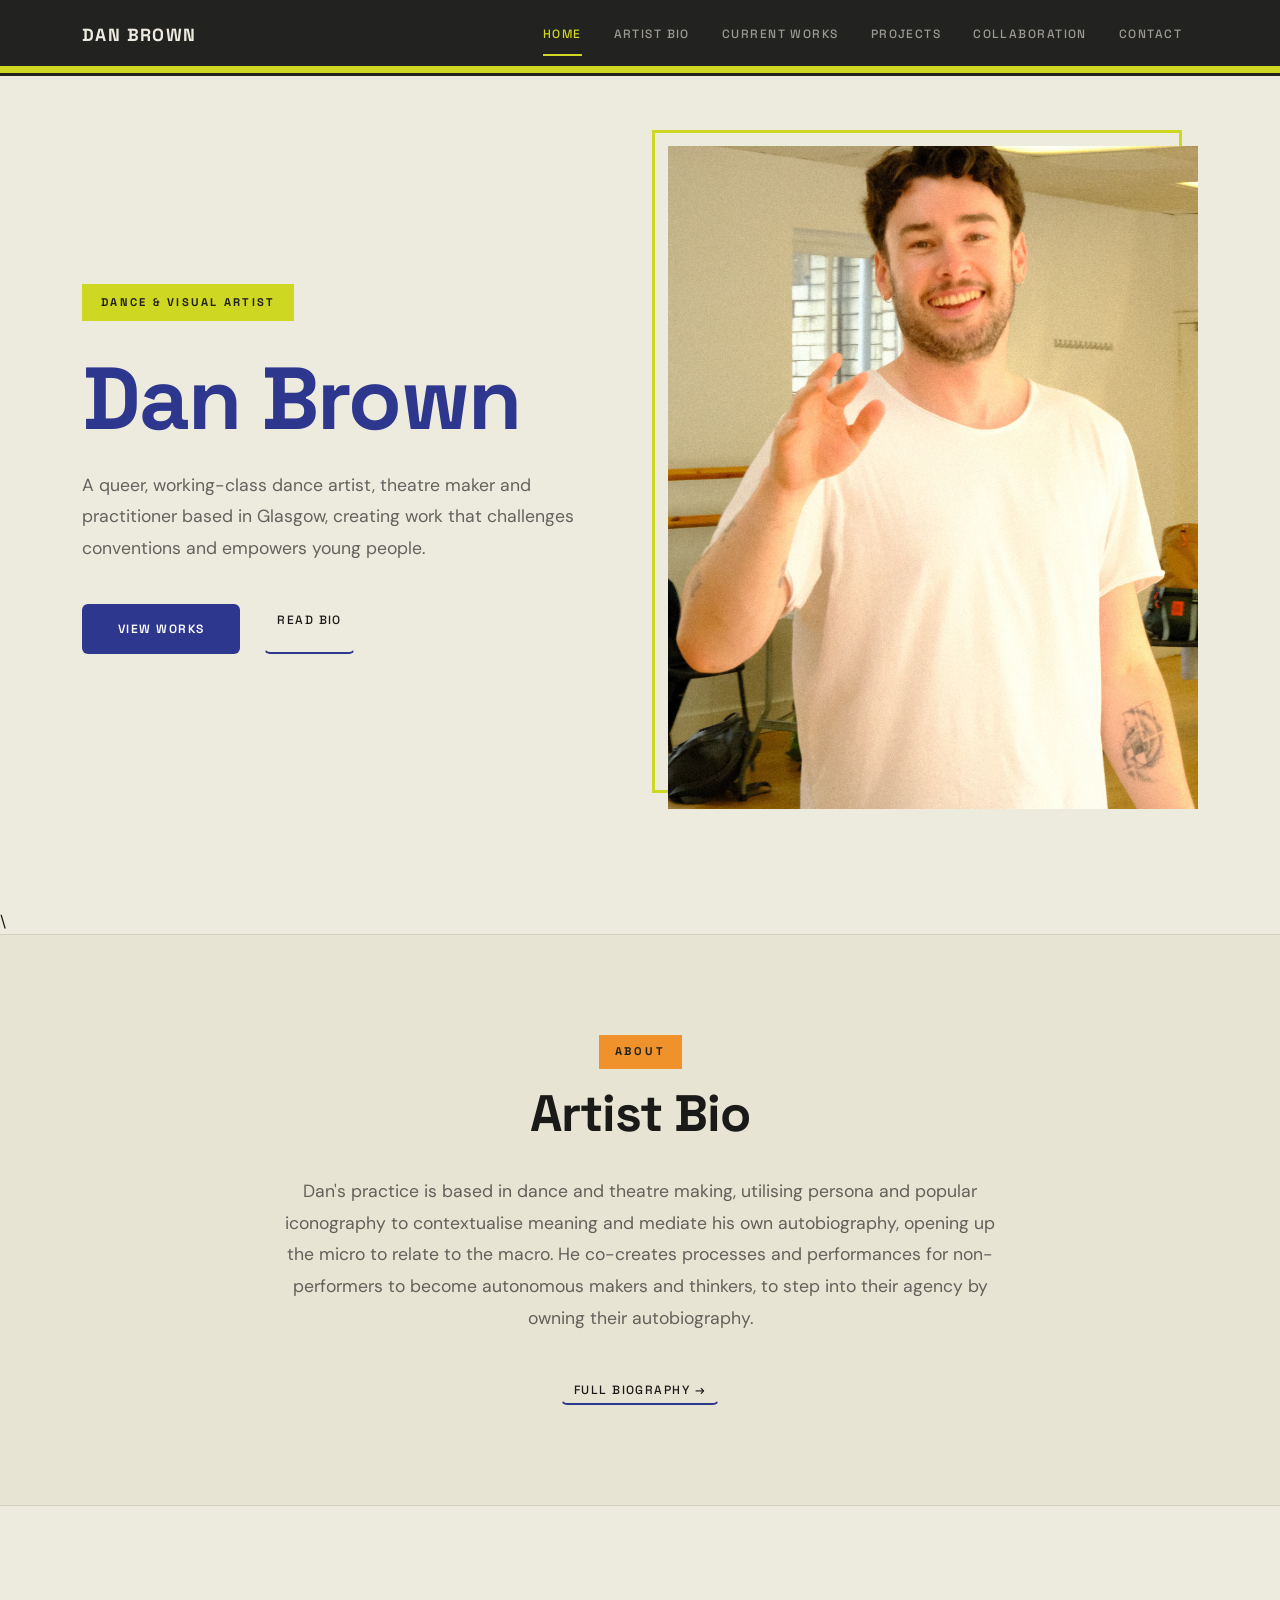
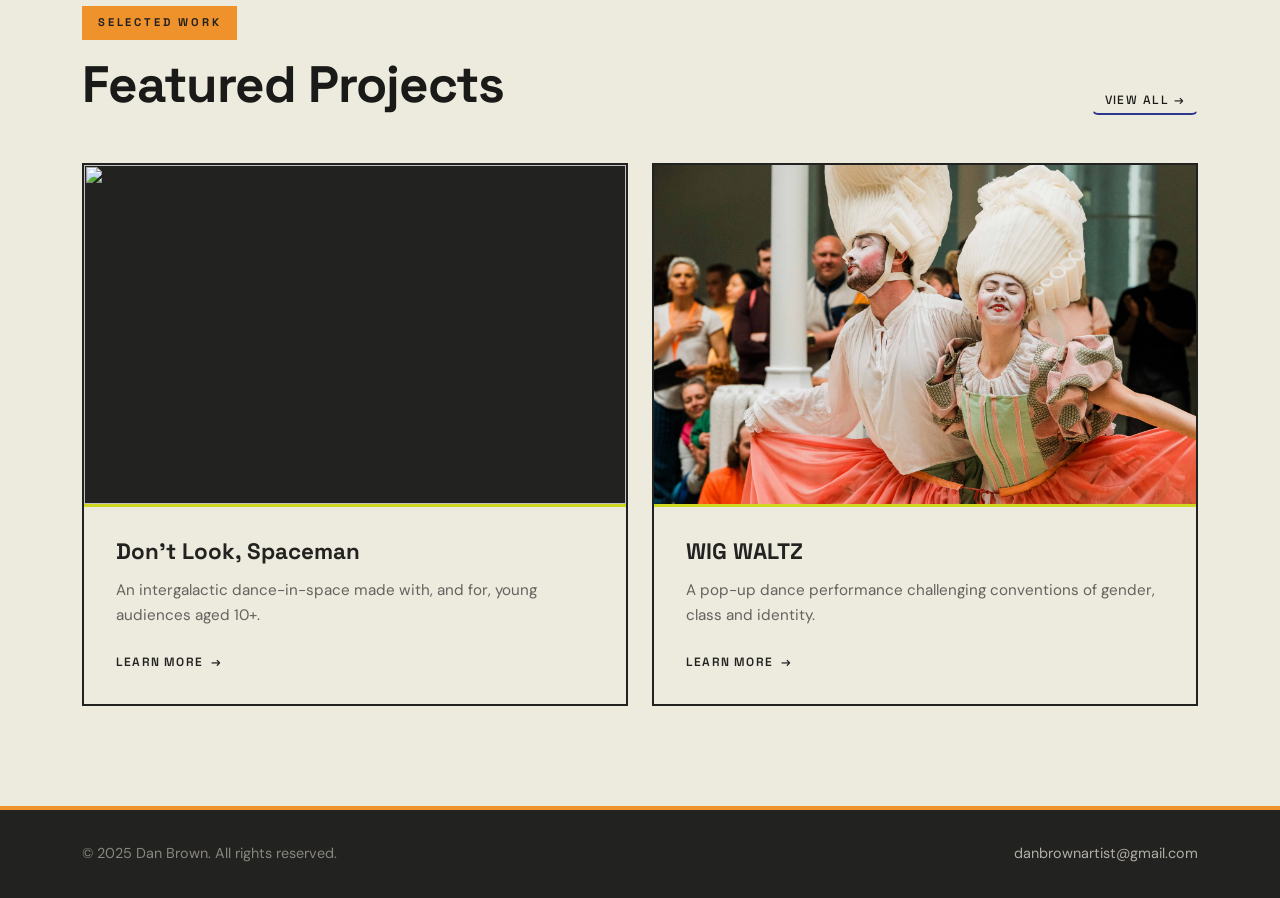
==== index.html @ 912793ef "Worked on requested changes" ====
<!DOCTYPE html>
<html lang="en">
<head>
  <meta charset="UTF-8">
  <meta name="viewport" content="width=device-width, initial-scale=1.0">
  <title>Dan Brown — Dance & Visual Artist</title>
  <link href="https://cdn.jsdelivr.net/npm/bootstrap@5.3.2/dist/css/bootstrap.min.css" rel="stylesheet">
  <link href="https://fonts.googleapis.com/css2?family=Space+Grotesk:wght@400;500;600;700&family=DM+Sans:wght@300;400;500&display=swap" rel="stylesheet">
  <link rel="stylesheet" href="index.css">
</head>
<body>
  
  <!-- Navigation -->
  <nav class="navbar navbar-expand-lg navbar-dark fixed-top">
    <div class="container">
      <a class="navbar-brand" href="index.html">Dan Brown</a>
      <button class="navbar-toggler" type="button" data-bs-toggle="collapse" data-bs-target="#navbarNav">
        <span class="navbar-toggler-icon"></span>
      </button>
      <div class="collapse navbar-collapse" id="navbarNav">
        <ul class="navbar-nav ms-auto">
          <li class="nav-item"><a class="nav-link active" href="index.html">Home</a></li>
          <li class="nav-item"><a class="nav-link" href="artist-bio.html">Artist Bio</a></li>
          <li class="nav-item"><a class="nav-link" href="current-works.html">Current Works</a></li>
          <li class="nav-item"><a class="nav-link" href="projects.html">Projects</a></li>
          <li class="nav-item"><a class="nav-link" href="collaboration.html">Collaboration</a></li>
          <li class="nav-item"><a class="nav-link" href="contact.html">Contact</a></li>
        </ul>
      </div>
    </div>
    <div class="marquee-band"></div>
  </nav>

  <!-- Hero Section -->
  <section class="hero">
    <div class="container">
      <div class="row align-items-center">
        <div class="col-lg-6">
          <span class="hero-tag">Dance & Visual Artist</span>
          <h1 class="hero-title">Dan Brown</h1>
          <p class="hero-desc">A queer, working-class dance artist, theatre maker and practitioner based in Glasgow, creating work that challenges conventions and empowers young people.</p>
          <div class="hero-ctas">
            <a href="current-works.html" class="btn btn-primary">View Works</a>
            <a href="artist-bio.html" class="btn btn-outline">Read Bio</a>
          </div>
        </div>
        <div class="col-lg-6">
          <div class="hero-image-wrap">
            <div class="hero-image">
              <img src="/images/dan-brown.jpg" alt="Artist Photo">
            </div>
          </div>
        </div>
      </div>
    </div>
   
  
  </section>\
 
  <!-- Brief Bio -->
  <section class="brief-bio">
    <div class="container">
      <div class="row">
        <div class="col-lg-8 mx-auto text-center">
          <span class="section-label">About</span>
          <h2 class="section-title">Artist Bio</h2>
          <p class="lead">Dan's practice is based in dance and theatre making,
             utilising persona and popular iconography to contextualise meaning and mediate his own autobiography,
              opening up the micro to relate to the macro. 
            He co-creates processes and performances for non-performers to become autonomous makers and thinkers,
             to step into their agency by owning their autobiography.
          </p>
          <a href="artist-bio.html" class="btn btn-outline mt-4">Full Biography →</a>
        </div>
      </div>
    </div>
  </section>

  <!-- Featured Works -->
  <section class="featured-works">
    <div class="container">
      <div class="d-flex justify-content-between align-items-end mb-5">
        <div>
          <span class="section-label">Selected Work</span>
          <h2 class="section-title mb-0">Featured Projects</h2>
        </div>
        <a href="current-works.html" class="btn btn-outline d-none d-md-inline-block">View All →</a>
      </div>
      
      <div class="row g-4">
        <div class="col-md-6">
          <div class="work-card">
            <div class="work-image">
              <img src="images/spaceman1.JPG" alt="">
              <div class="work-image-overlay"></div>
            </div>
            <div class="work-info">
              <h3>Don't Look, Spaceman</h3>
              <p>An intergalactic dance-in-space made with, and for, young audiences aged 10+.</p>
              <a href="current-works.html#spaceman" class="work-link">Learn More</a>
            </div>
          </div>
        </div>
        <div class="col-md-6">
          <div class="work-card">
            <div class="work-image">
              <img src="images/wig1.JPG" alt="">
              <div class="work-image-overlay"></div>
            </div>
            <div class="work-info">
              <h3>WIG WALTZ</h3>
              <p>A pop-up dance performance challenging conventions of gender, class and identity.</p>
              <a href="current-works.html#wigwaltz" class="work-link">Learn More</a>
            </div>
          </div>
        </div>
      </div>
    </div>
  </section>

  <!-- Footer -->
  <footer>
    <div class="container">
      <div class="row">
        <div class="col-md-6">
          <p class="mb-0">&copy; 2025 Dan Brown. All rights reserved.</p>
        </div>
        <div class="col-md-6 text-md-end">
          <a href="mailto:danbrownartist@gmail.com">danbrownartist@gmail.com</a>
        </div>
      </div>
    </div>
  </footer>

  <script src="https://cdn.jsdelivr.net/npm/bootstrap@5.3.2/dist/js/bootstrap.bundle.min.js"></script>
</body>
</html>
---- index.css ----
:root {
  --navy: #2E378E;
  --sky: #A2CEEA;
  --orange: #F0922C;
  --lime: #CED721;
  --off-white: #EDEADE;
  --charcoal: #222220;
  --text: #1A1A18;
  --text-light: rgba(26,26,24,0.65);
  --border: rgba(26,26,24,0.1);
}

* {
  margin: 0;
  padding: 0;
  box-sizing: border-box;
}

body {
  font-family: 'DM Sans', sans-serif;
  color: var(--text);
  background: var(--off-white);
  line-height: 1.6;
}

/* NAVIGATION */
.navbar {
  background: var(--charcoal);
  padding: 1rem 0 0;
  flex-wrap: wrap;
}

.navbar > .container {
  padding-bottom: 0.75rem;
}

.navbar-brand {
  font-family: 'Space Grotesk', sans-serif;
  font-size: 1.1rem;
  font-weight: 700;
  letter-spacing: 0.08em;
  text-transform: uppercase;
  color: var(--off-white) !important;
}

.nav-link {
  font-family: 'Space Grotesk', sans-serif;
  font-size: 0.75rem;
  font-weight: 500;
  letter-spacing: 0.12em;
  text-transform: uppercase;
  color: rgba(237,234,222,0.6) !important;
  padding: 0.5rem 1rem !important;
  transition: color 0.2s;
  position: relative;
}

.nav-link::after {
  content: '';
  position: absolute;
  bottom: -3px;
  left: 1rem;
  right: 1rem;
  height: 2px;
  background: var(--lime);
  transform: scaleX(0);
  transition: transform 0.3s ease;
}

.nav-link:hover::after,
.nav-link.active::after {
  transform: scaleX(1);
}

.nav-link:hover,
.nav-link.active {
  color: var(--lime) !important;
}

.navbar-toggler {
  border: none;
}

.navbar-toggler:focus {
  box-shadow: none;
  outline: none;
}

/* MARQUEE TICKER */
.marquee-band {
  background: var(--lime);
  height: 10px;
  border-bottom: 3px solid var(--charcoal);
  width: 100%;
  flex: 0 0 100%;
}

.marquee-track {
  display: flex;
  gap: 0;
  white-space: nowrap;
  animation: marquee 20s linear infinite;
  width: max-content;
}

.marquee-track span {
  font-family: 'Space Grotesk', sans-serif;
  font-size: 0.7rem;
  font-weight: 700;
  letter-spacing: 0.2em;
  text-transform: uppercase;
  color: var(--charcoal);
  padding: 0 2.5rem;
}

@keyframes marquee {
  from { transform: translateX(0); }
  to   { transform: translateX(-50%); }
}

/* HERO */
.hero {
  padding: 130px 0 100px;
  background: var(--off-white);
}

.hero-tag {
  display: inline-block;
  font-family: 'Space Grotesk', sans-serif;
  font-size: 0.7rem;
  font-weight: 700;
  letter-spacing: 0.2em;
  text-transform: uppercase;
  color: var(--charcoal);
  background: var(--lime);
  padding: 0.6rem 1.2rem;
  margin-bottom: 2rem;
}

.hero-tag::before {
  display: none;
}

.hero-title {
  font-family: 'Space Grotesk', sans-serif;
  font-size: clamp(3rem, 8vw, 5.5rem);
  font-weight: 700;
  line-height: 1.05;
  letter-spacing: -0.02em;
  margin-bottom: 1.5rem;
  color: var(--navy);
}

.hero-desc {
  font-size: 1.1rem;
  font-weight: 400;
  color: var(--text-light);
  max-width: 520px;
  margin-bottom: 2.5rem;
  line-height: 1.8;
}

.hero-ctas {
  display: flex;
  gap: 1.5rem;
  flex-wrap: wrap;
}

.btn-primary {
  font-family: 'Space Grotesk', sans-serif;
  font-size: 0.75rem;
  font-weight: 600;
  letter-spacing: 0.12em;
  text-transform: uppercase;
  background: var(--navy);
  border: none;
  color: #fff;
  padding: 16px 36px;
  transition: all 0.3s ease;
  position: relative;
  overflow: hidden;
}

.btn-primary::before {
  content: '';
  position: absolute;
  top: 0;
  left: -100%;
  width: 100%;
  height: 100%;
  background: var(--lime);
  transition: left 0.4s ease;
  z-index: -1;
}

.btn-primary:hover {
  color: var(--charcoal);
}

.btn-primary:hover::before {
  left: 0;
}

.btn-outline {
  font-family: 'Space Grotesk', sans-serif;
  font-size: 0.75rem;
  font-weight: 500;
  letter-spacing: 0.12em;
  text-transform: uppercase;
  color: var(--text);
  text-decoration: none;
  border-bottom: 2px solid var(--navy);
  padding-bottom: 4px;
  transition: all 0.3s ease;
  display: inline-block;
}

.btn-outline:hover {
  color: var(--navy);
  padding-bottom: 6px;
}

.hero-image-wrap {
  position: relative;
  padding: 16px 0 0 16px;
}

.hero-image-wrap::before {
  content: '';
  position: absolute;
  top: 0;
  left: 0;
  width: calc(100% - 16px);
  height: calc(100% - 16px);
  border: 3px solid var(--lime);
  z-index: 0;
}

.hero-image {
  position: relative;
  z-index: 1;
  overflow: hidden;
  aspect-ratio: 4/5;
}

.hero-image img {
  width: 100%;
  height: 100%;
  object-fit: cover;
  object-position: center;
  transition: transform 0.6s ease;
  display: block;
}

.hero-image:hover img {
  transform: scale(1.03);
}

/* SECTIONS */
.brief-bio,
.featured-works {
  padding: 100px 0;
}

.brief-bio {
  background: #E8E4D4;
  border-top: 1px solid var(--border);
  border-bottom: 1px solid var(--border);
}

.section-label {
  font-family: 'Space Grotesk', sans-serif;
  font-size: 0.7rem;
  font-weight: 700;
  letter-spacing: 0.25em;
  text-transform: uppercase;
  color: var(--charcoal);
  display: inline-block;
  margin-bottom: 1rem;
  padding: 0.5rem 1rem;
  background: var(--orange);
}

.section-title {
  font-family: 'Space Grotesk', sans-serif;
  font-size: clamp(2rem, 4vw, 3.5rem);
  font-weight: 700;
  line-height: 1.15;
  letter-spacing: -0.02em;
  margin-bottom: 2rem;
  color: var(--text);
}

.lead {
  font-size: 1.1rem;
  font-weight: 400;
  color: var(--text-light);
  line-height: 1.8;
}

/* WORK CARDS */
.work-card {
  background: var(--off-white);
  overflow: hidden;
  transition: transform 0.3s ease, box-shadow 0.3s ease;
  height: 100%;
  display: flex;
  flex-direction: column;
  border: 2px solid var(--charcoal);
}

.work-card:hover {
  transform: translateY(-8px);
  box-shadow: 8px 8px 0 var(--lime);
}

.work-image {
  width: 100%;
  aspect-ratio: 16/10;
  background: var(--charcoal);
  overflow: hidden;
  position: relative;
}

.work-image img {
  width: 100%;
  height: 100%;
  object-fit: cover;
  object-position: center;
  transition: transform 0.5s ease;
}

.work-card:hover .work-image img {
  transform: scale(1.06);
}

.work-image-overlay {
  position: absolute;
  inset: 0;
  background: var(--orange);
  mix-blend-mode: multiply;
  opacity: 0;
  transition: opacity 0.4s ease;
}

.work-card:hover .work-image-overlay {
  opacity: 0.35;
}

.work-info {
  padding: 2rem;
  flex-grow: 1;
  display: flex;
  flex-direction: column;
  border-top: 3px solid var(--lime);
}

.work-info h3 {
  font-family: 'Space Grotesk', sans-serif;
  font-size: 1.4rem;
  font-weight: 700;
  margin-bottom: 0.75rem;
  color: var(--charcoal);
}

.work-info p {
  font-size: 0.95rem;
  color: var(--text-light);
  margin-bottom: 1.5rem;
  flex-grow: 1;
  line-height: 1.7;
}

.work-link {
  font-family: 'Space Grotesk', sans-serif;
  font-size: 0.75rem;
  font-weight: 600;
  letter-spacing: 0.1em;
  text-transform: uppercase;
  color: var(--charcoal);
  text-decoration: none;
  transition: color 0.2s;
  display: inline-flex;
  align-items: center;
  gap: 0.5rem;
}

.work-link::after {
  content: '→';
  transition: transform 0.2s;
}

.work-link:hover {
  color: var(--navy);
}

.work-link:hover::after {
  transform: translateX(4px);
}

/* FOOTER */
footer {
  background: var(--charcoal);
  color: rgba(237,234,222,0.5);
  padding: 2rem 0;
  font-size: 0.9rem;
  border-top: 4px solid var(--orange);
}

footer a {
  color: rgba(237,234,222,0.7);
  text-decoration: none;
  transition: color 0.2s;
}

footer a:hover {
  color: var(--lime);
}

/* RESPONSIVE */
@media (max-width: 991px) {
  .hero {
    padding: 108px 0 60px;
  }
  
  .hero-image-wrap {
    margin-top: 3rem;
  }
  
  .brief-bio,
  .featured-works {
    padding: 60px 0;
  }
}

@media (max-width: 767px) {
  .hero-ctas {
    flex-direction: column;
    align-items: flex-start;
  }
  
  .btn-primary,
  .btn-outline {
    width: 100%;
    text-align: center;
  }
}
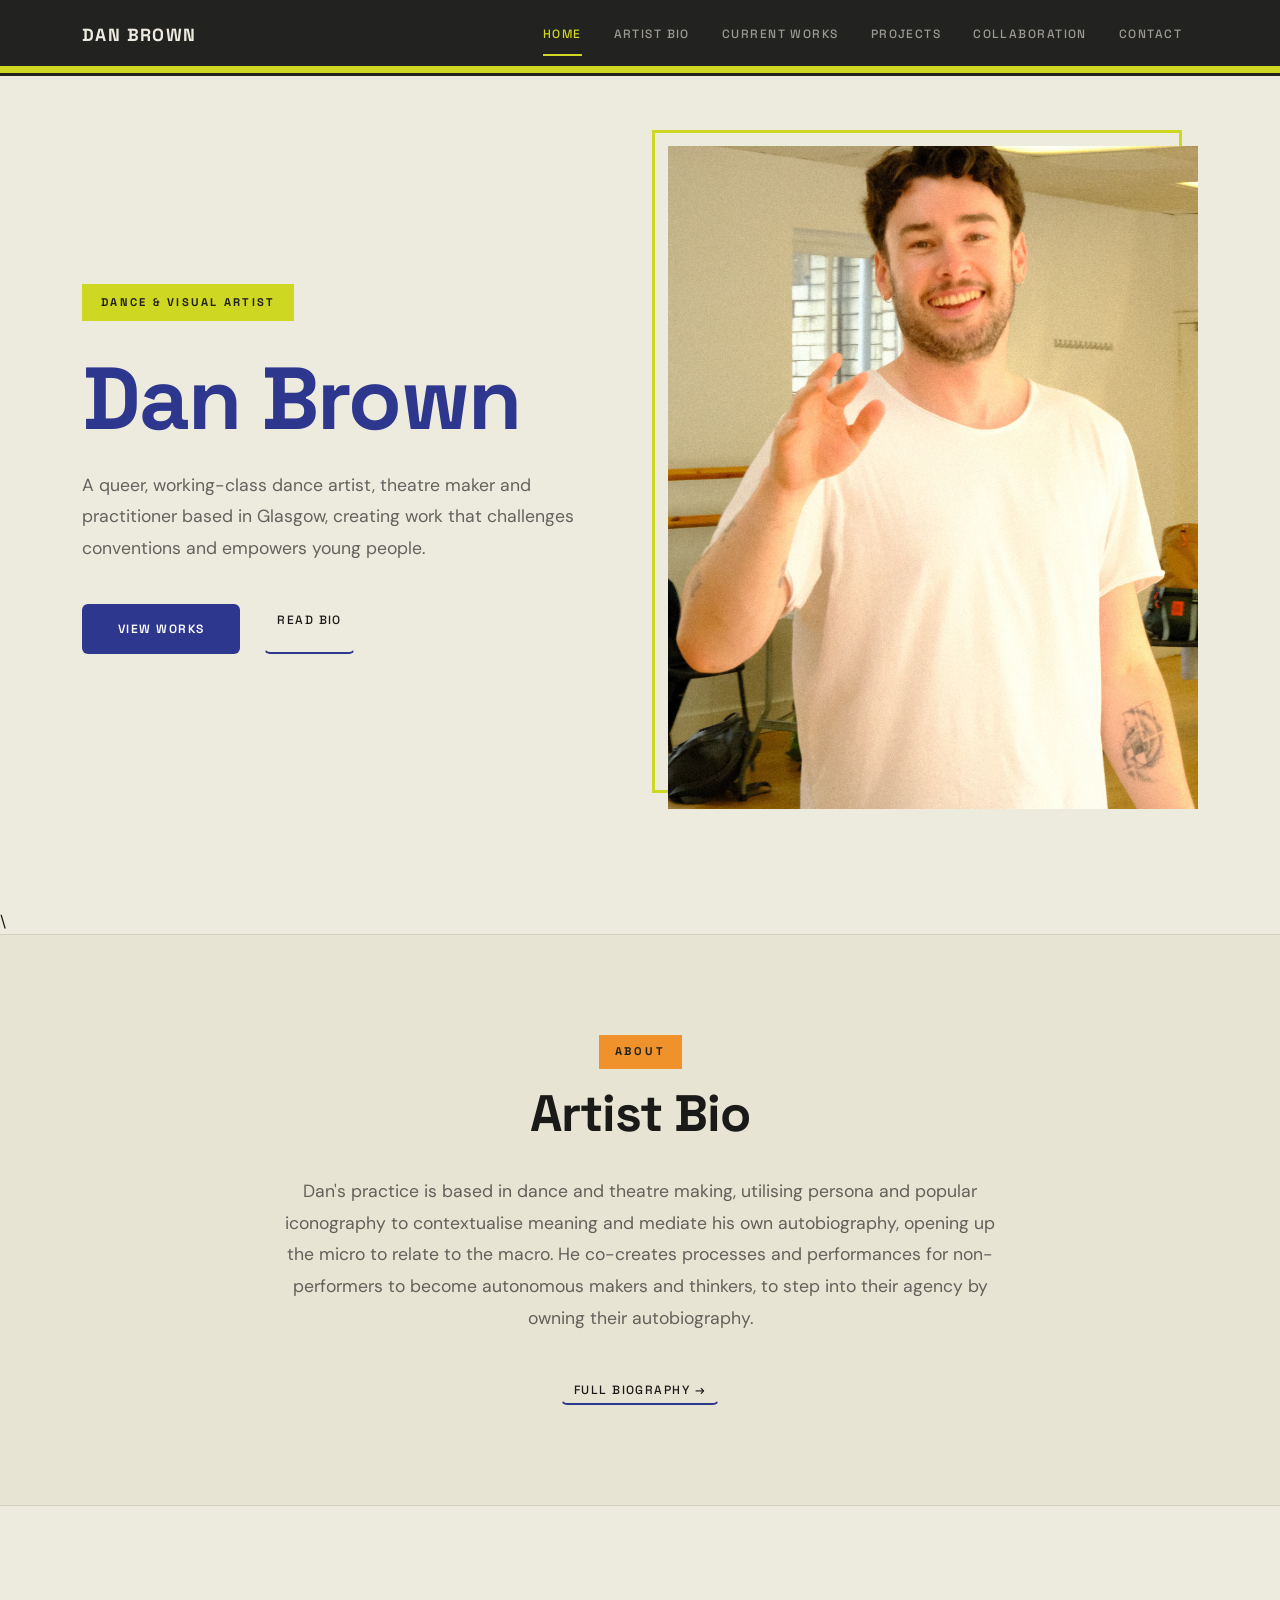
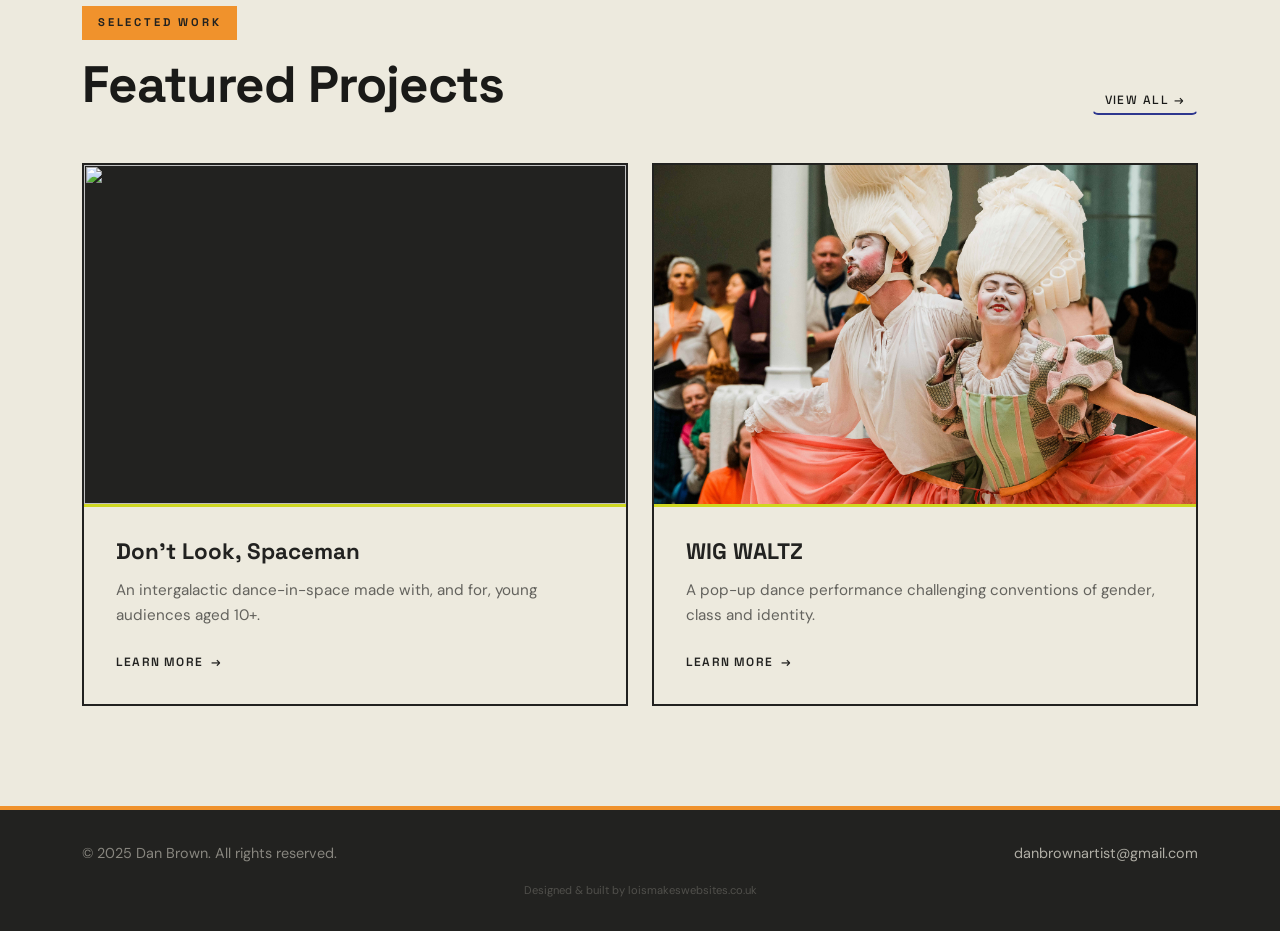
==== commit b4b49015: "added loismakeswebsites" ====
--- a/index.html
+++ b/index.html
@@ -3,8 +3,37 @@
 <head>
   <meta charset="UTF-8">
   <meta name="viewport" content="width=device-width, initial-scale=1.0">
-  <title>Dan Brown — Dance & Visual Artist</title>
+  <title>Dan Brown — Dance & Visual Artist | Scotland</title>
+  <meta name="description" content="Dan Brown is a Scottish dance and visual artist creating bold, humorous and politically engaged work for young audiences and adults. Based in Scotland.">
+  <meta name="keywords" content="Dan Brown, dance artist, visual artist, Scotland, choreographer, young audiences, theatre, performance art">
+  <meta name="author" content="Dan Brown">
+  <meta property="og:title" content="Dan Brown — Dance & Visual Artist">
+  <meta property="og:description" content="Scottish dance and visual artist creating bold, humorous and politically engaged work for young audiences and adults.">
+  <meta property="og:type" content="website">
+  <meta property="og:image" content="images/spaceman1.JPG">
+  <meta name="twitter:card" content="summary_large_image">
+  <meta name="twitter:title" content="Dan Brown — Dance & Visual Artist">
+  <meta name="twitter:description" content="Scottish dance and visual artist creating bold, humorous and politically engaged work for young audiences and adults.">
+  <link rel="canonical" href="index.html">
+  <script type="application/ld+json">
+  {
+    "@context": "https://schema.org",
+    "@type": "Person",
+    "name": "Dan Brown",
+    "jobTitle": "Dance and Visual Artist",
+    "description": "Scottish dance and visual artist creating bold, humorous and politically engaged work for young audiences and adults.",
+    "email": "danbrownartist@gmail.com",
+    "url": "index.html",
+    "address": {
+      "@type": "PostalAddress",
+      "addressCountry": "Scotland"
+    },
+    "sameAs": []
+  }
+  </script>
   <link href="https://cdn.jsdelivr.net/npm/bootstrap@5.3.2/dist/css/bootstrap.min.css" rel="stylesheet">
+  <link rel="preconnect" href="https://fonts.googleapis.com">
+  <link rel="preconnect" href="https://fonts.gstatic.com" crossorigin>
   <link href="https://fonts.googleapis.com/css2?family=Space+Grotesk:wght@400;500;600;700&family=DM+Sans:wght@300;400;500&display=swap" rel="stylesheet">
   <link rel="stylesheet" href="index.css">
 </head>
@@ -47,7 +76,7 @@
         <div class="col-lg-6">
           <div class="hero-image-wrap">
             <div class="hero-image">
-              <img src="/images/dan-brown.jpg" alt="Artist Photo">
+              <img src="/images/dan-brown.jpg" alt="Artist Photo" fetchpriority="high" decoding="async">
             </div>
           </div>
         </div>
@@ -91,7 +120,7 @@
         <div class="col-md-6">
           <div class="work-card">
             <div class="work-image">
-              <img src="images/spaceman1.JPG" alt="">
+              <img src="images/spaceman1.JPG" alt="" loading="lazy" decoding="async">
               <div class="work-image-overlay"></div>
             </div>
             <div class="work-info">
@@ -104,7 +133,7 @@
         <div class="col-md-6">
           <div class="work-card">
             <div class="work-image">
-              <img src="images/wig1.JPG" alt="">
+              <img src="images/wig1.JPG" alt="" loading="lazy" decoding="async">
               <div class="work-image-overlay"></div>
             </div>
             <div class="work-info">
@@ -128,10 +157,13 @@
         <div class="col-md-6 text-md-end">
           <a href="mailto:danbrownartist@gmail.com">danbrownartist@gmail.com</a>
         </div>
+        <div class="col-12 text-center mt-3">
+          <p class="mb-0" style="font-size:0.7rem;opacity:0.45;">Designed &amp; built by <a href="https://loismakeswebsites.co.uk" target="_blank" rel="noopener" style="color:inherit;">loismakeswebsites.co.uk</a></p>
+        </div>
       </div>
     </div>
   </footer>
 
-  <script src="https://cdn.jsdelivr.net/npm/bootstrap@5.3.2/dist/js/bootstrap.bundle.min.js"></script>
+  <script src="https://cdn.jsdelivr.net/npm/bootstrap@5.3.2/dist/js/bootstrap.bundle.min.js" defer></script>
 </body>
 </html>
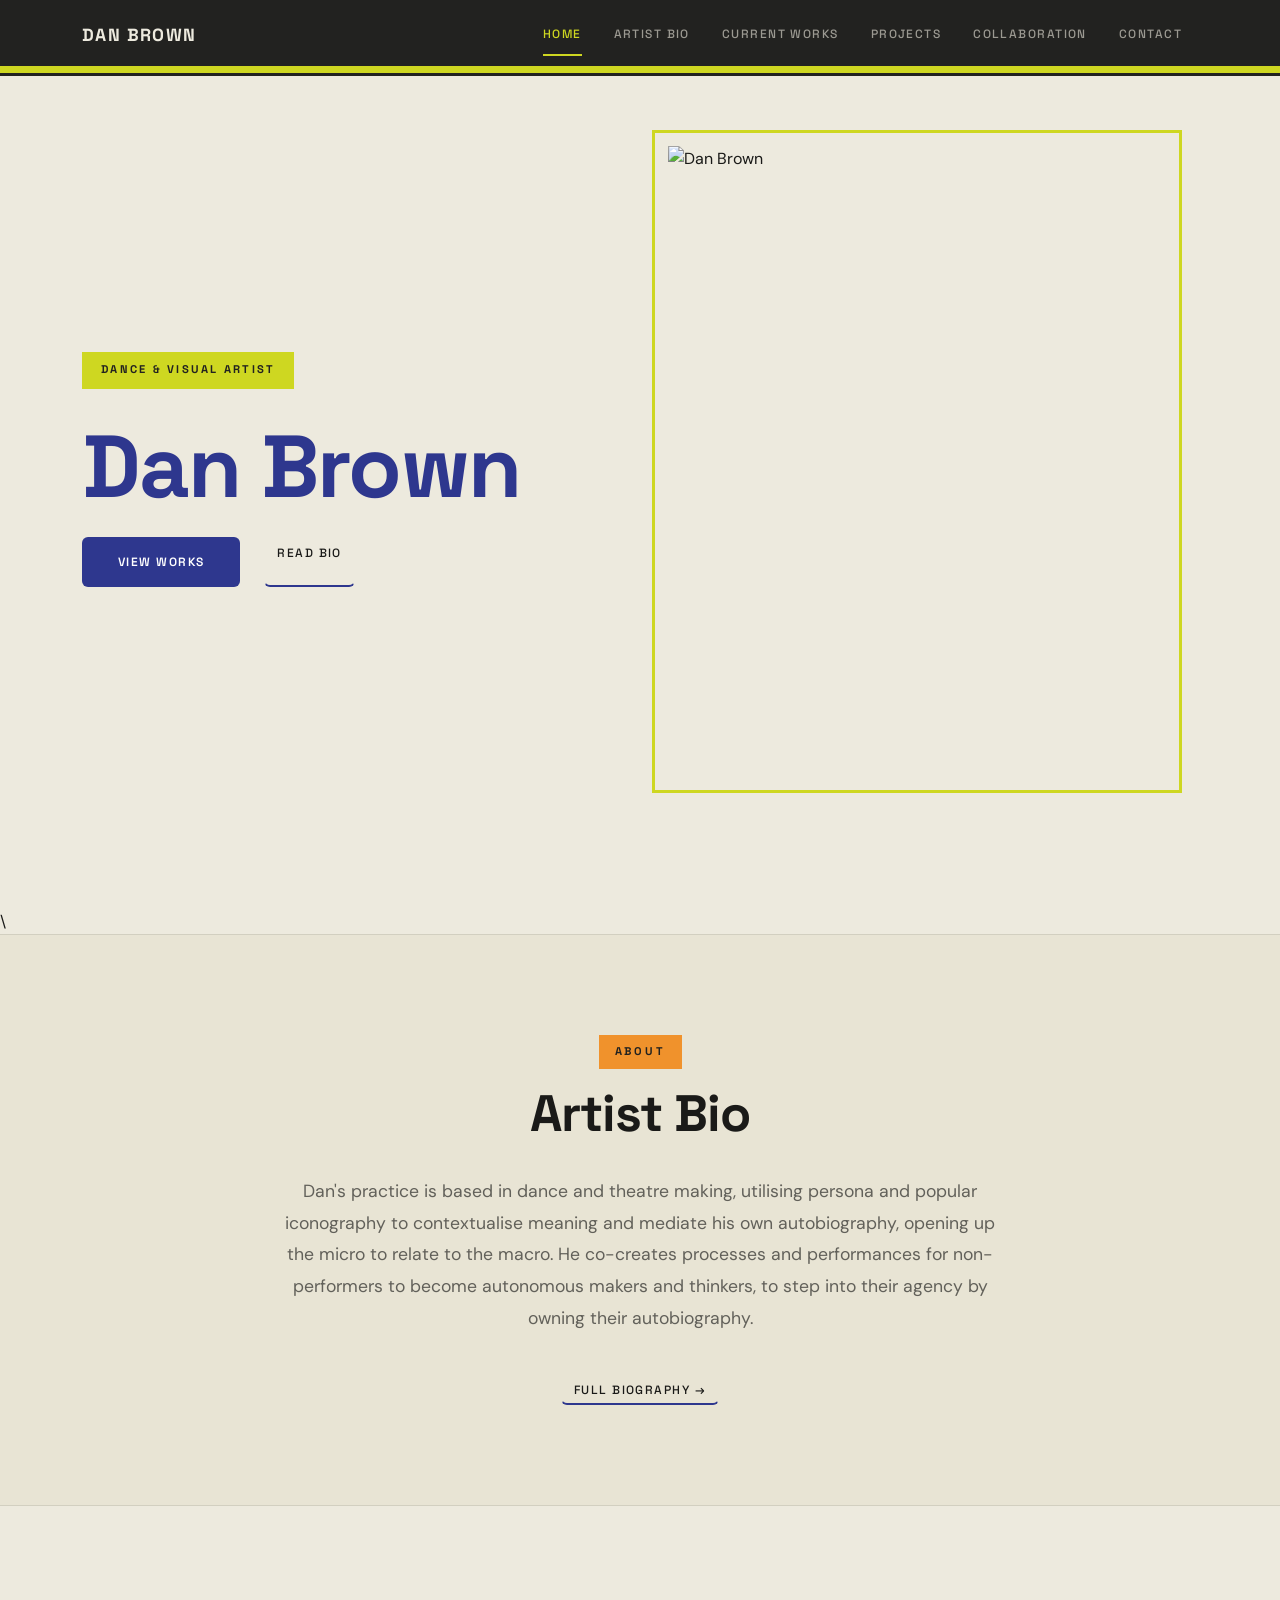
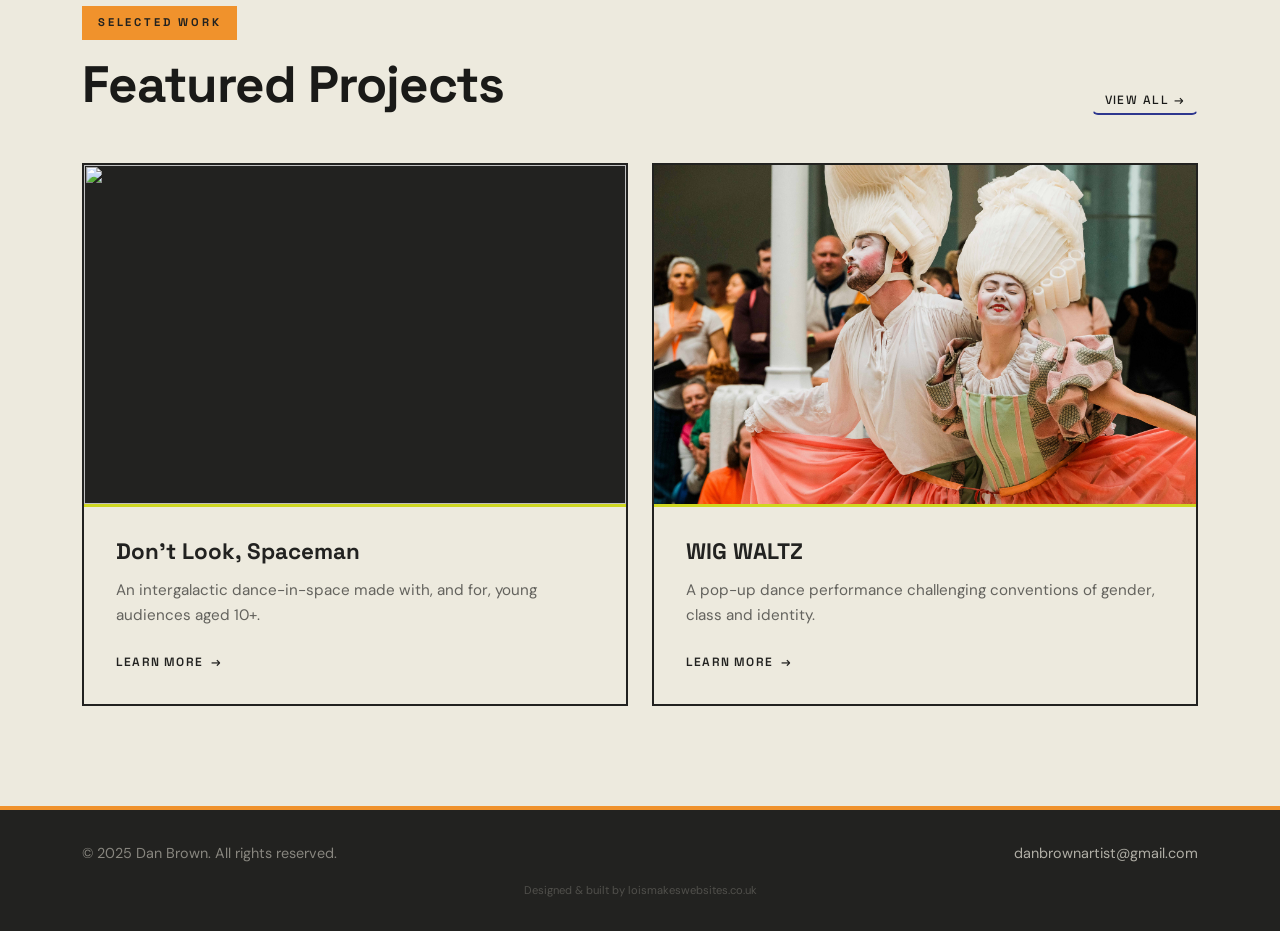
==== commit 0ab436ed: "Update hero image, gallery layout, and content Add a new hero image asset and update index.html to u" ====
--- a/index.html
+++ b/index.html
@@ -67,7 +67,6 @@
         <div class="col-lg-6">
           <span class="hero-tag">Dance & Visual Artist</span>
           <h1 class="hero-title">Dan Brown</h1>
-          <p class="hero-desc">A queer, working-class dance artist, theatre maker and practitioner based in Glasgow, creating work that challenges conventions and empowers young people.</p>
           <div class="hero-ctas">
             <a href="current-works.html" class="btn btn-primary">View Works</a>
             <a href="artist-bio.html" class="btn btn-outline">Read Bio</a>
@@ -76,7 +75,7 @@
         <div class="col-lg-6">
           <div class="hero-image-wrap">
             <div class="hero-image">
-              <img src="/images/dan-brown.jpg" alt="Artist Photo" fetchpriority="high" decoding="async">
+              <img src="images/dan-hero-image.JPG" alt="Dan Brown" fetchpriority="high" decoding="async">
             </div>
           </div>
         </div>
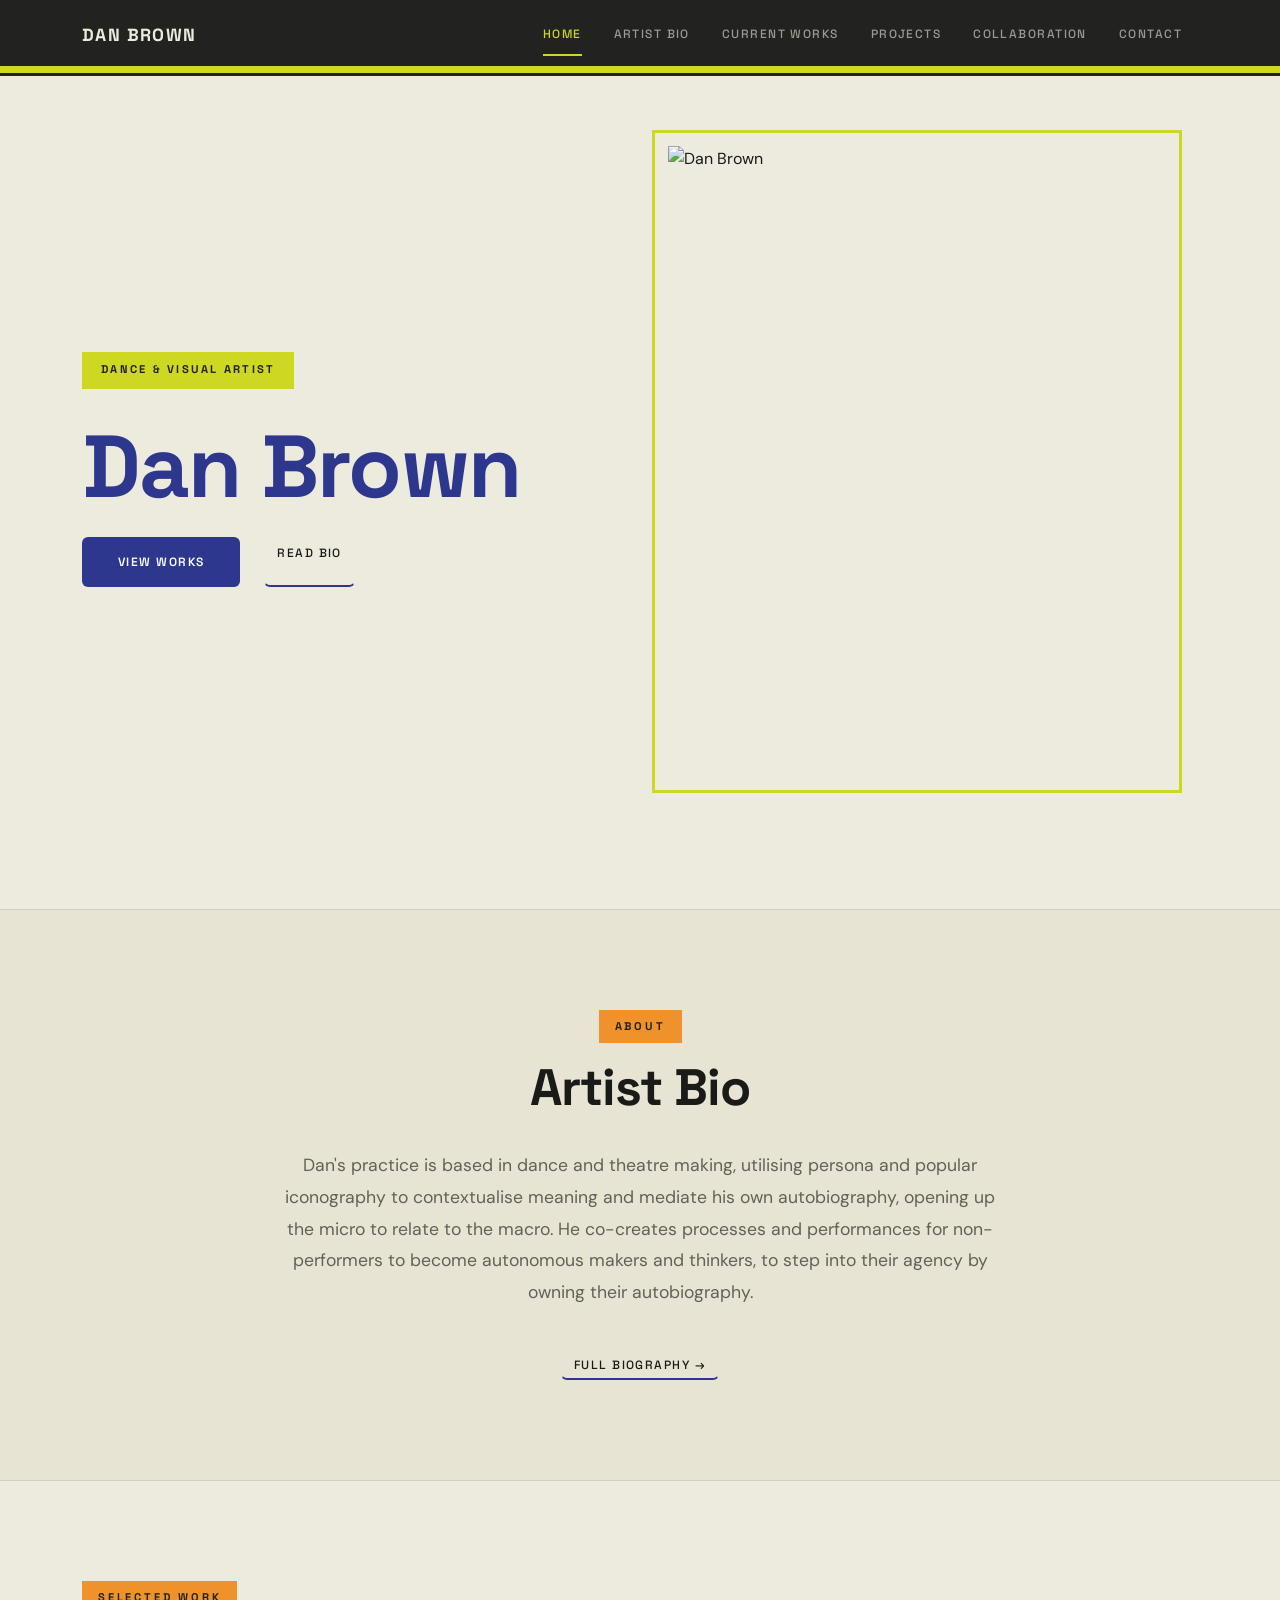
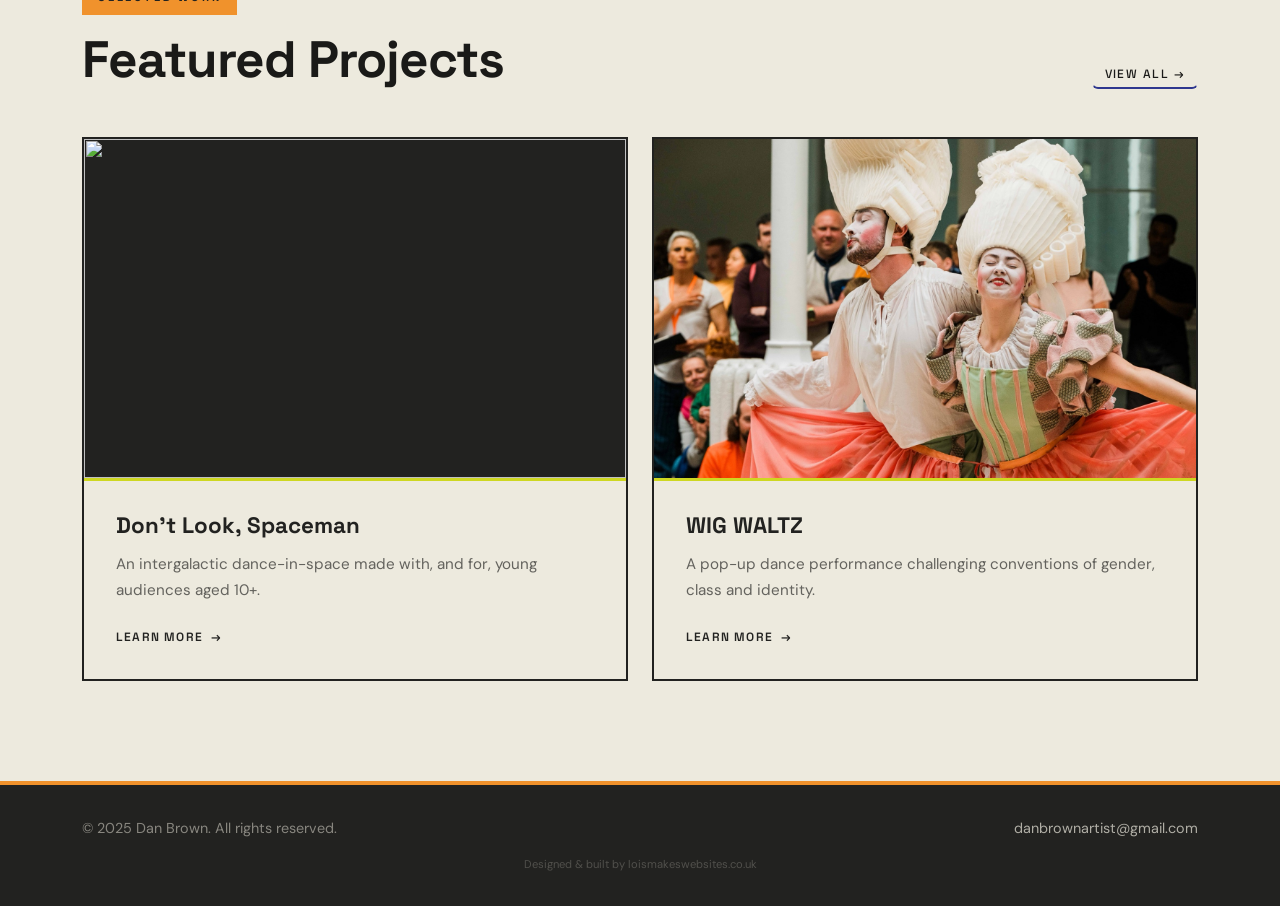
==== commit cf57d826: "Add 'Meet Me On The Dance Floor' work and styles Add Meet Me On The Dance Floor work content and ass" ====
--- a/index.html
+++ b/index.html
@@ -65,7 +65,7 @@
     <div class="container">
       <div class="row align-items-center">
         <div class="col-lg-6">
-          <span class="hero-tag">Dance & Visual Artist</span>
+          <span class="hero-tag">Dance &amp; Visual Artist</span>
           <h1 class="hero-title">Dan Brown</h1>
           <div class="hero-ctas">
             <a href="current-works.html" class="btn btn-primary">View Works</a>
@@ -81,9 +81,7 @@
         </div>
       </div>
     </div>
-   
-  
-  </section>\
+  </section>
  
   <!-- Brief Bio -->
   <section class="brief-bio">
--- a/index.css
+++ b/index.css
@@ -137,10 +137,6 @@
   margin-bottom: 2rem;
 }
 
-.hero-tag::before {
-  display: none;
-}
-
 .hero-title {
   font-family: 'Space Grotesk', sans-serif;
   font-size: clamp(3rem, 8vw, 5.5rem);
@@ -151,19 +147,45 @@
   color: var(--navy);
 }
 
-.hero-desc {
-  font-size: 1.1rem;
-  font-weight: 400;
-  color: var(--text-light);
-  max-width: 520px;
-  margin-bottom: 2.5rem;
-  line-height: 1.8;
-}
-
 .hero-ctas {
   display: flex;
   gap: 1.5rem;
-  flex-wrap: wrap;
+  flex-wrap: wrap;}
+
+.hero-image-wrap {
+  position: relative;
+  padding: 16px 0 0 16px;
+}
+
+.hero-image-wrap::before {
+  content: '';
+  position: absolute;
+  top: 0;
+  left: 0;
+  width: calc(100% - 16px);
+  height: calc(100% - 16px);
+  border: 3px solid var(--lime);
+  z-index: 0;
+}
+
+.hero-image {
+  position: relative;
+  z-index: 1;
+  overflow: hidden;
+  aspect-ratio: 4/5;
+}
+
+.hero-image img {
+  width: 100%;
+  height: 100%;
+  object-fit: cover;
+  object-position: center;
+  transition: transform 0.6s ease;
+  display: block;
+}
+
+.hero-image:hover img {
+  transform: scale(1.03);
 }
 
 .btn-primary {
@@ -220,42 +242,6 @@
   padding-bottom: 6px;
 }
 
-.hero-image-wrap {
-  position: relative;
-  padding: 16px 0 0 16px;
-}
-
-.hero-image-wrap::before {
-  content: '';
-  position: absolute;
-  top: 0;
-  left: 0;
-  width: calc(100% - 16px);
-  height: calc(100% - 16px);
-  border: 3px solid var(--lime);
-  z-index: 0;
-}
-
-.hero-image {
-  position: relative;
-  z-index: 1;
-  overflow: hidden;
-  aspect-ratio: 4/5;
-}
-
-.hero-image img {
-  width: 100%;
-  height: 100%;
-  object-fit: cover;
-  object-position: center;
-  transition: transform 0.6s ease;
-  display: block;
-}
-
-.hero-image:hover img {
-  transform: scale(1.03);
-}
-
 /* SECTIONS */
 .brief-bio,
 .featured-works {
@@ -422,11 +408,11 @@
   .hero {
     padding: 108px 0 60px;
   }
-  
+
   .hero-image-wrap {
     margin-top: 3rem;
   }
-  
+
   .brief-bio,
   .featured-works {
     padding: 60px 0;
@@ -438,7 +424,7 @@
     flex-direction: column;
     align-items: flex-start;
   }
-  
+
   .btn-primary,
   .btn-outline {
     width: 100%;
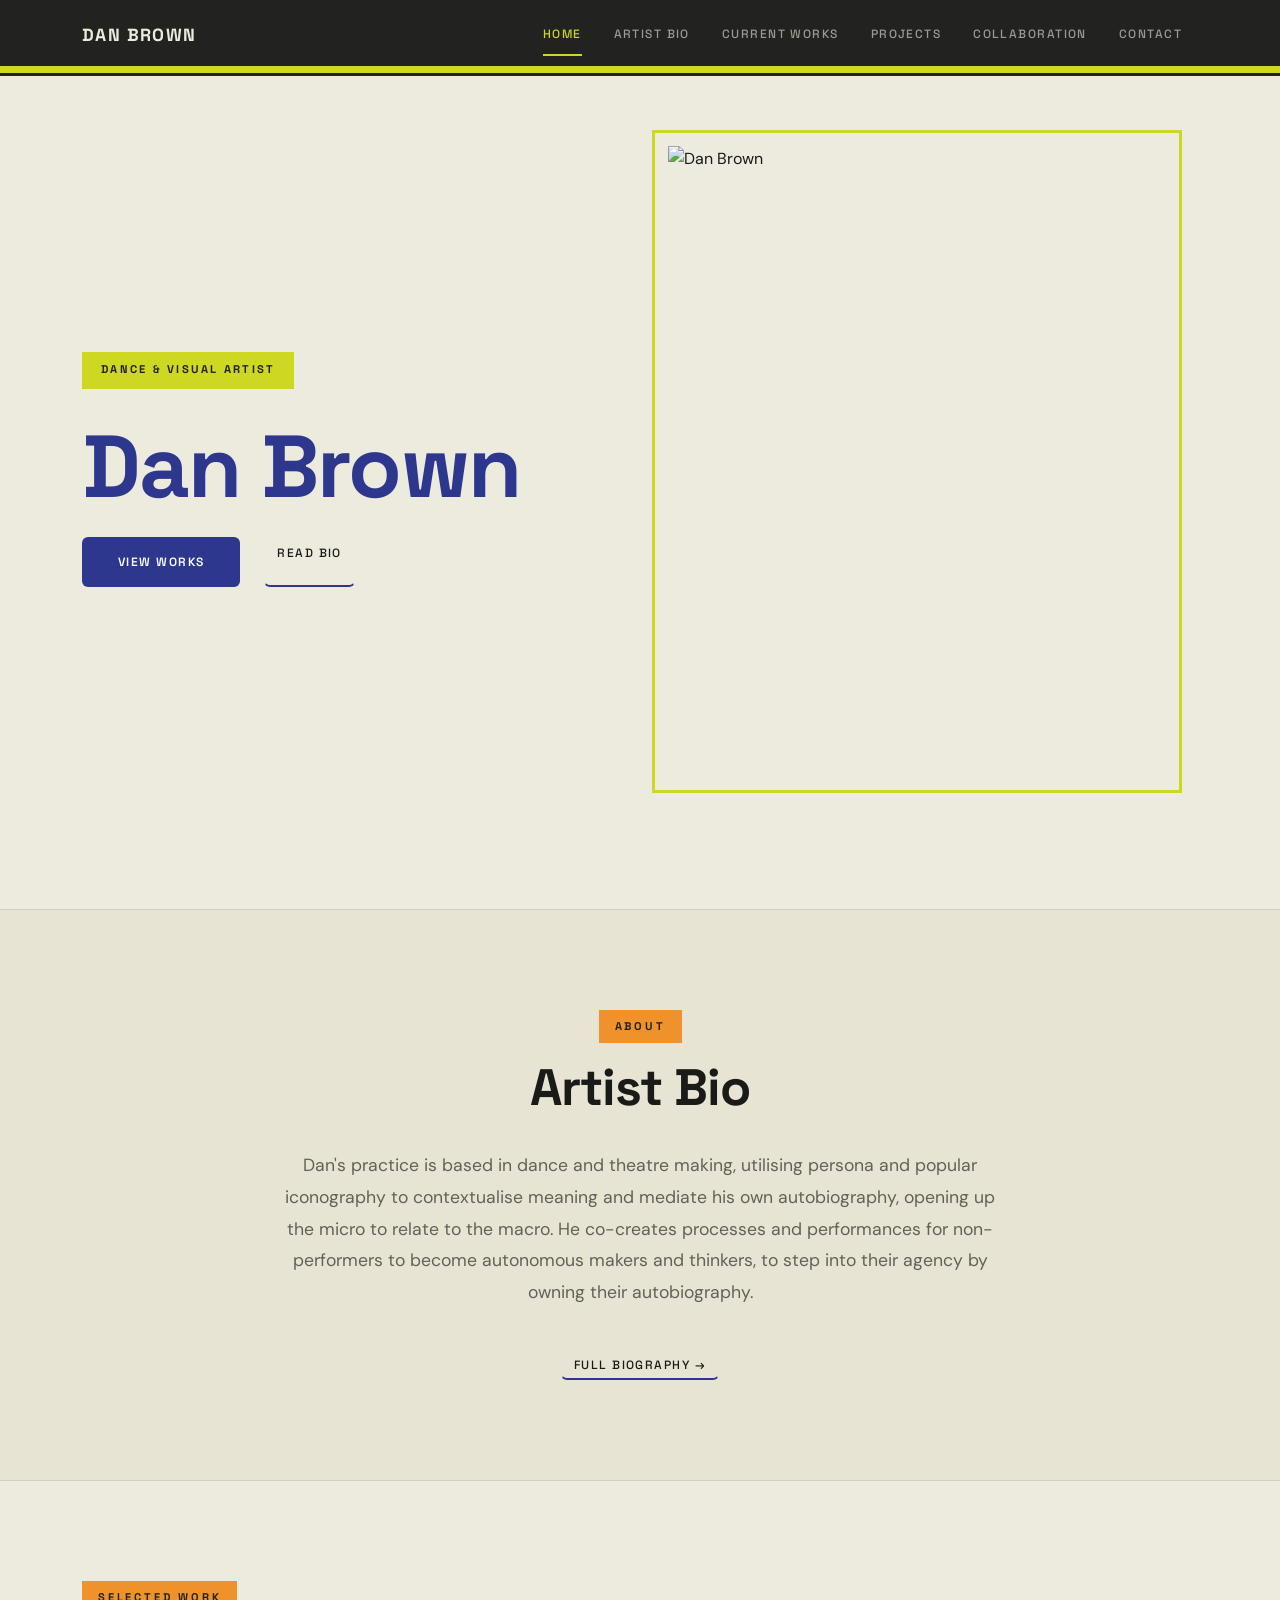
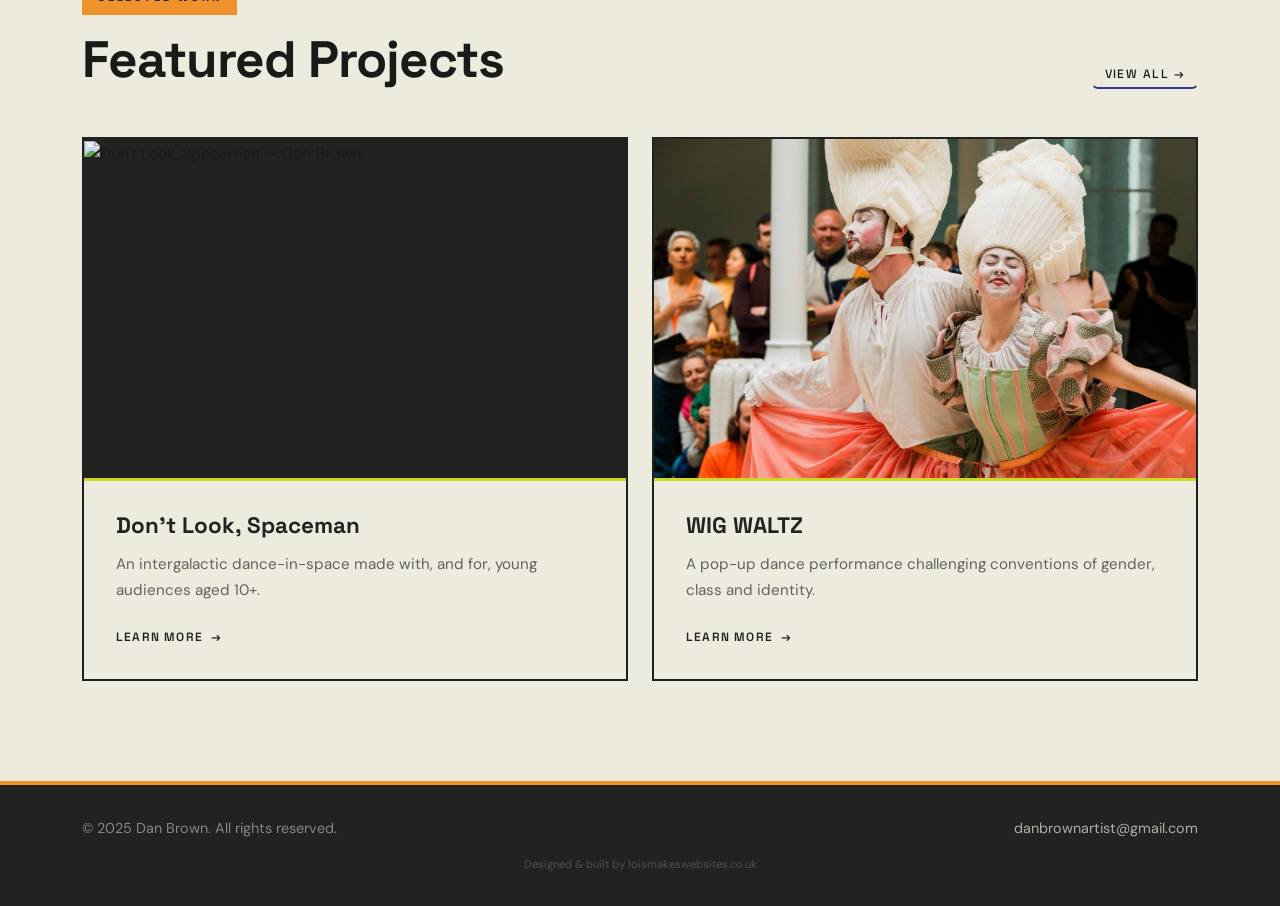
==== commit 4fedf513: "Update meta descriptions and image alts Replace 'BOX WORLD' with 'Meet Me On The Dance Floor' in cur" ====
--- a/index.html
+++ b/index.html
@@ -117,7 +117,7 @@
         <div class="col-md-6">
           <div class="work-card">
             <div class="work-image">
-              <img src="images/spaceman1.JPG" alt="" loading="lazy" decoding="async">
+              <img src="images/spaceman1.JPG" alt="Don't Look, Spaceman — Dan Brown" loading="lazy" decoding="async">
               <div class="work-image-overlay"></div>
             </div>
             <div class="work-info">
@@ -130,7 +130,7 @@
         <div class="col-md-6">
           <div class="work-card">
             <div class="work-image">
-              <img src="images/wig1.JPG" alt="" loading="lazy" decoding="async">
+              <img src="images/wig1.JPG" alt="WIG WALTZ — Dan Brown" loading="lazy" decoding="async">
               <div class="work-image-overlay"></div>
             </div>
             <div class="work-info">
